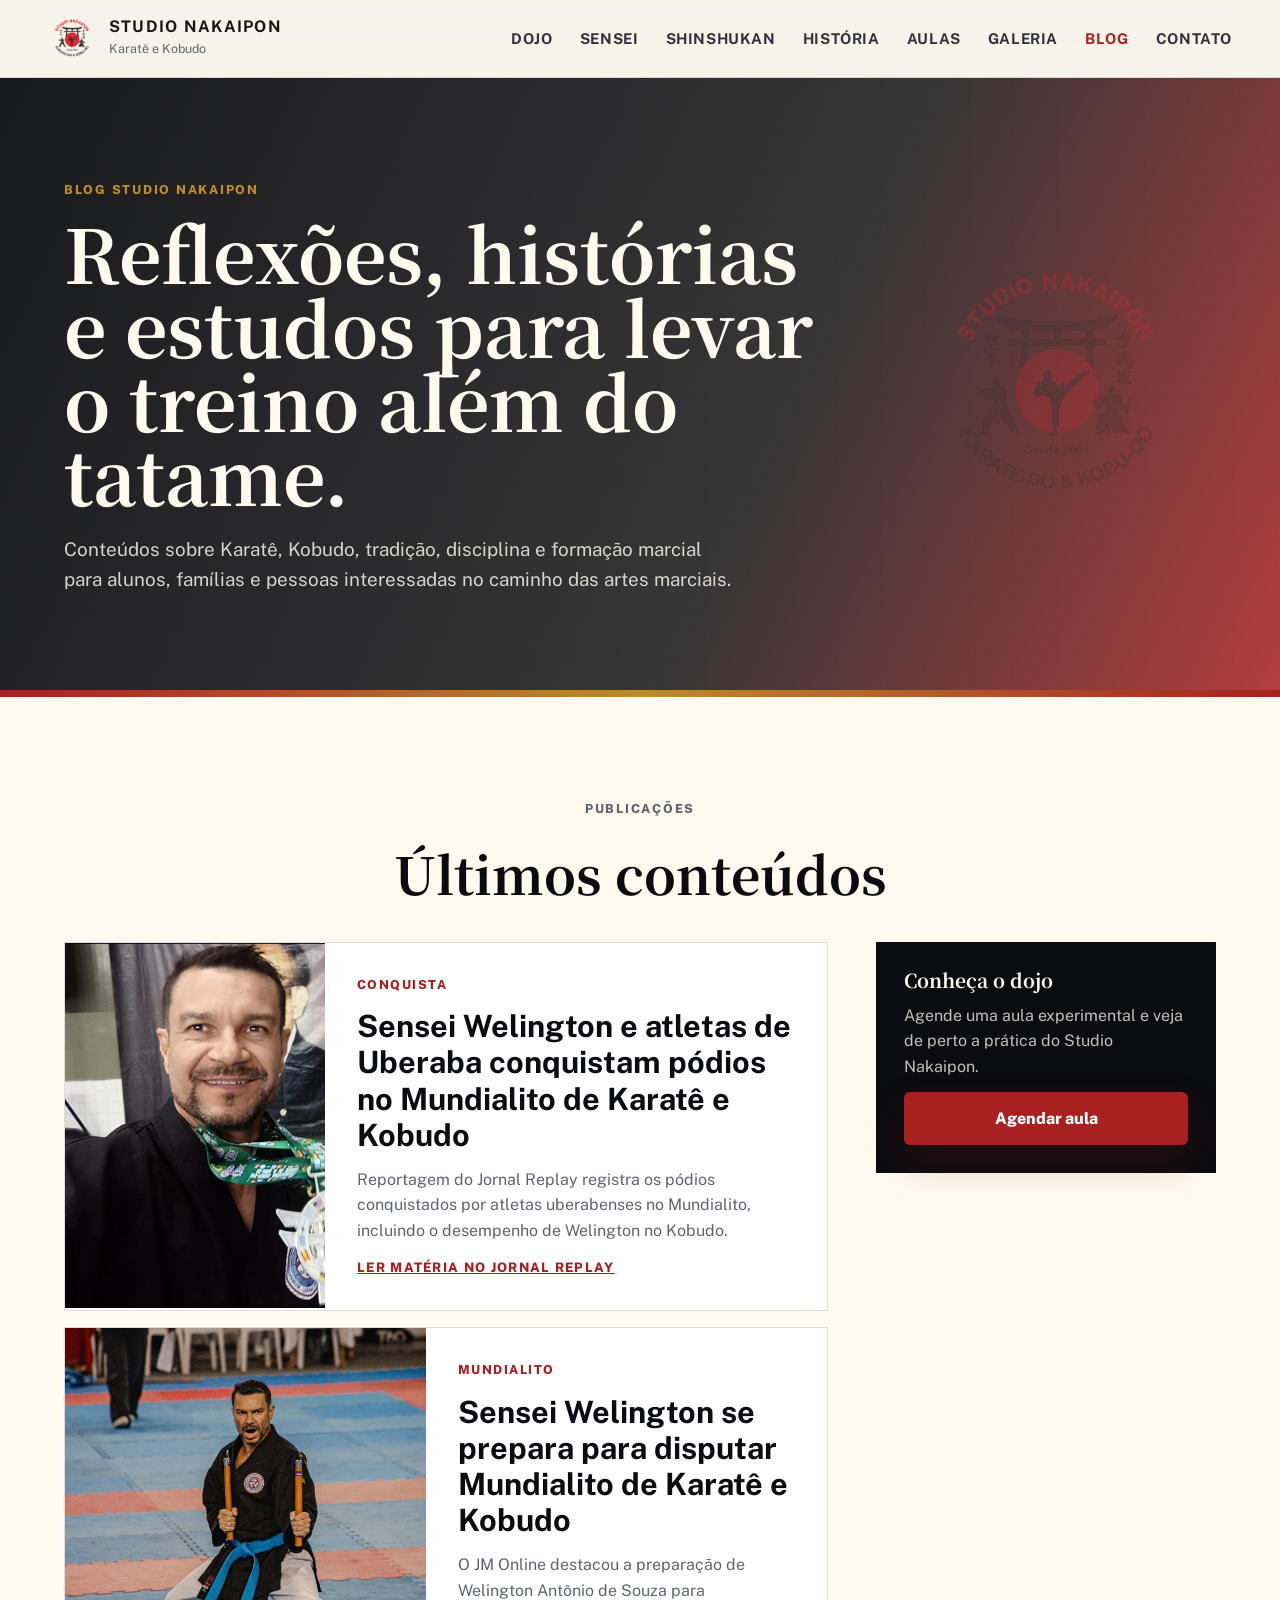
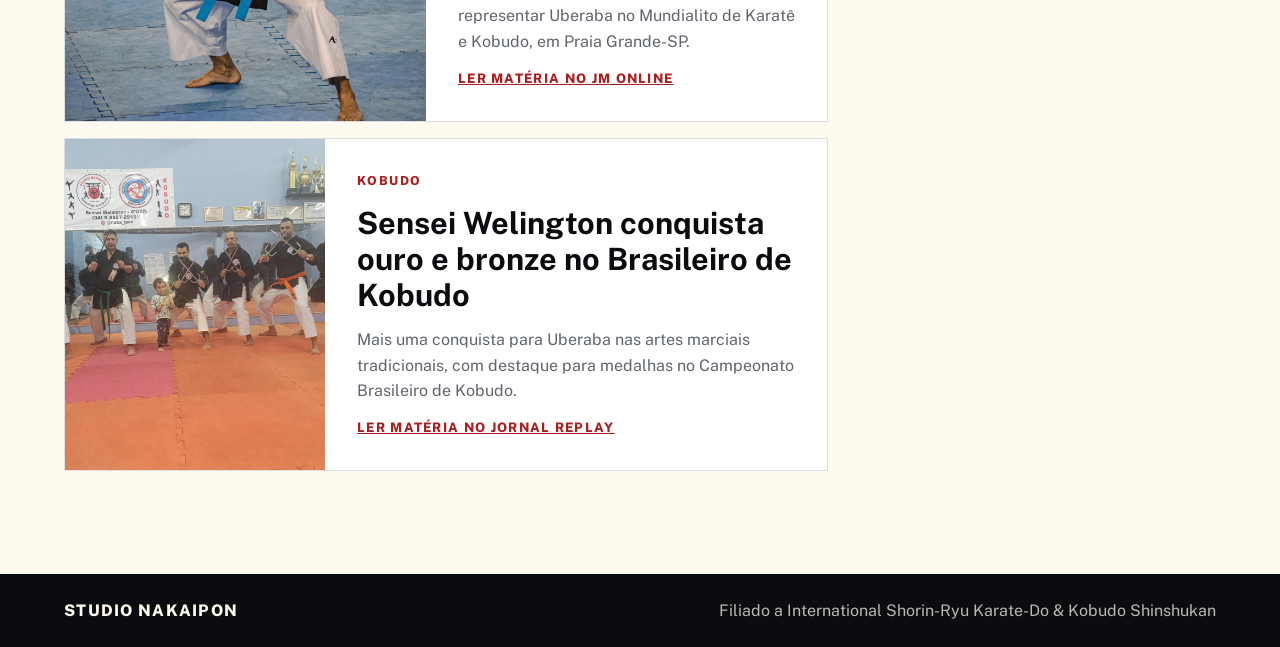
==== blog.html @ 403ed63c "criacao blog e galeria" ====
<!DOCTYPE html>
<html lang="pt-BR">
<head>
  <meta charset="UTF-8">
  <meta name="viewport" content="width=device-width, initial-scale=1.0">
  <meta name="description" content="Blog do Studio Nakaipon com conteúdos sobre Karatê, Kobudo, disciplina, tradição marcial e desenvolvimento no dojo.">
  <title>Blog | Studio Nakaipon</title>
  <link rel="icon" type="image/png" href="assets/image/logo_nakaipon.png">
  <link rel="preconnect" href="https://fonts.googleapis.com">
  <link rel="preconnect" href="https://fonts.gstatic.com" crossorigin>
  <link href="https://fonts.googleapis.com/css2?family=Noto+Serif+JP:wght@600;700&family=Public+Sans:wght@400;500;600;700;800&display=swap" rel="stylesheet">
  <link rel="stylesheet" href="styles.css">
</head>
<body>
  <header class="site-header">
    <a class="brand" href="index.html#inicio" aria-label="Studio Nakaipon Karatê e Kobudo">
      <img src="assets/image/logo_nakaipon.png" alt="" class="brand-mark">
      <span>
        <strong>Studio Nakaipon</strong>
        <small>Karatê e Kobudo</small>
      </span>
    </a>
    <button class="menu-toggle" type="button" aria-label="Abrir menu" aria-expanded="false" aria-controls="site-nav">
      <span></span>
      <span></span>
      <span></span>
    </button>
    <nav class="site-nav" id="site-nav" aria-label="Navegação principal">
      <a href="index.html#dojo">Dojo</a>
      <a href="index.html#professor">Sensei</a>
      <a href="index.html#shinshukan">Shinshukan</a>
      <a href="index.html#historia-artes">História</a>
      <a href="index.html#aulas">Aulas</a>
      <a href="galeria.html">Galeria</a>
      <a href="blog.html" aria-current="page">Blog</a>
      <a href="index.html#contato">Contato</a>
    </nav>
  </header>

  <main>
    <section class="blog-hero">
      <div class="blog-hero-copy">
        <p class="eyebrow">Blog Studio Nakaipon</p>
        <h1>Reflexões, histórias e estudos para levar o treino além do tatame.</h1>
        <p>Conteúdos sobre Karatê, Kobudo, tradição, disciplina e formação marcial para alunos, famílias e pessoas interessadas no caminho das artes marciais.</p>
      </div>
      <div class="blog-hero-mark" aria-hidden="true">
        <img src="assets/image/logo_nakaipon.png" alt="">
      </div>
    </section>

    <section class="section blog-section" aria-labelledby="posts-title">
      <div class="section-heading">
        <p class="section-kicker">Publicações</p>
        <h2 id="posts-title">Últimos conteúdos</h2>
      </div>

      <div class="blog-layout">
        <div class="blog-posts">        
          <article class="post-card">
            <img src="assets/image/blog_reportagem_replay_mundial.png" alt="Atletas de Uberaba no Mundialito de Karatê e Kobudo">
            <div class="post-card-copy">
              <span class="post-category">Conquista</span>
              <h3>Sensei Welington e atletas de Uberaba conquistam pódios no Mundialito de Karatê e Kobudo</h3>
              <p>Reportagem do Jornal Replay registra os pódios conquistados por atletas uberabenses no Mundialito, incluindo o desempenho de Welington no Kobudo.</p>
              <a class="post-status" href="https://www.jornalreplay.net/mais-esporte/6490-atletas-de-uberaba-conquistam-podios-no-mundialito-de-karate-e-kobudo" target="_blank" rel="noreferrer noopener">Ler matéria no Jornal Replay</a>
            </div>
          </article>

          <article class="post-card post-card-featured">
            <img src="assets/image/sensei_welington_foto.png" alt="Sensei Welington Antônio de Souza, do Studio Nakaipon">
            <div class="post-card-copy">
              <span class="post-category">Mundialito</span>
              <h3>Sensei Welington se prepara para disputar Mundialito de Karatê e Kobudo</h3>
              <p>O JM Online destacou a preparação de Welington Antônio de Souza para representar Uberaba no Mundialito de Karatê e Kobudo, em Praia Grande-SP.</p>
              <a class="post-status" href="https://jmonline.com.br/esporte/atleta-de-uberaba-se-prepara-para-disputar-mundialito-de-karate-e-kobudo-em-praia-grande-1.536535" target="_blank" rel="noreferrer noopener">Ler matéria no JM Online</a>
            </div>
          </article>

          <article class="post-card">
            <img src="assets/image/kobudo_nakaipon.jpeg" alt="Treino de Kobudo no Studio Nakaipon">
            <div class="post-card-copy">
              <span class="post-category">Kobudo</span>
              <h3>Sensei Welington conquista ouro e bronze no Brasileiro de Kobudo</h3>
              <p>Mais uma conquista para Uberaba nas artes marciais tradicionais, com destaque para medalhas no Campeonato Brasileiro de Kobudo.</p>
              <a class="post-status" href="https://www.jornalreplay.net/mais-esporte/6597-atleta-uberabense-conquista-ouro-e-bronze-no-brasileiro-de-kobudo" target="_blank" rel="noreferrer noopener">Ler matéria no Jornal Replay</a>
            </div>
          </article>
        </div>

        <aside class="blog-sidebar" aria-label="Temas do blog">
          <!-- <div class="sidebar-panel"> -->
            <!-- <h2>Temas</h2> -->
            <!-- <ul class="topic-list">
              <li>Conquistas do dojo</li>
              <li>Karatê tradicional</li>
              <li>Kobudo</li>
              <li>História e linhagem</li>
              <li>Disciplina e formação</li>
            </ul> -->
          <!-- </div> -->
          <div class="sidebar-panel sidebar-contact">
            <h2>Conheça o dojo</h2>
            <p>Agende uma aula experimental e veja de perto a prática do Studio Nakaipon.</p>
            <a class="btn btn-primary btn-full" href="https://wa.me/5534988272913?text=Ol%C3%A1%20Studio%20NakaiPon%2C%20gostaria%20de%20agendar%20uma%20aula%20experimental." target="_blank" rel="noreferrer noopener">Agendar aula</a>
          </div>
        </aside>
      </div>
    </section>
  </main>

  <footer class="site-footer">
    <span>Studio Nakaipon</span>
    <p>Filiado a International Shorin-Ryu Karate-Do & Kobudo Shinshukan</p>
  </footer>

  <script src="script.js"></script>
</body>
</html>
---- styles.css ----
:root {
  --ink: #171717;
  --muted: #5f646d;
  --paper: #f7f3ea;
  --paper-deep: #e8ddca;
  --panel: #fffaf0;
  --line: rgba(23, 23, 23, 0.14);
  --red: #a82020;
  --red-dark: #731414;
  --gold: #bd8b2d;
  --black: #0b0c0f;
  --shadow: 0 24px 70px rgba(15, 17, 20, 0.16);
}

* {
  box-sizing: border-box;
}

html {
  scroll-behavior: smooth;
  scroll-padding-top: 88px;
}

body {
  margin: 0;
  color: var(--ink);
  background:
    linear-gradient(90deg, rgba(23, 23, 23, 0.035) 1px, transparent 1px),
    linear-gradient(0deg, rgba(23, 23, 23, 0.035) 1px, transparent 1px),
    var(--paper);
  background-size: 44px 44px;
  font-family: "Public Sans", Arial, sans-serif;
  line-height: 1.6;
}

body.menu-open {
  overflow: hidden;
}

img {
  display: block;
  max-width: 100%;
}

a,
button {
  font: inherit;
}

a {
  color: inherit;
}

.site-header {
  position: sticky;
  top: 0;
  z-index: 20;
  display: flex;
  align-items: center;
  justify-content: space-between;
  gap: 1.5rem;
  min-height: 78px;
  padding: 0.85rem clamp(1rem, 4vw, 3rem);
  background: rgba(247, 243, 234, 0.92);
  border-bottom: 1px solid var(--line);
  backdrop-filter: blur(18px);
}

.brand {
  display: inline-flex;
  align-items: center;
  gap: 0.8rem;
  color: var(--ink);
  text-decoration: none;
}

.brand-mark {
  width: 48px;
  height: 48px;
}

.brand strong {
  display: block;
  font-size: 1rem;
  line-height: 1.05;
  text-transform: uppercase;
  letter-spacing: 0.08em;
}

.brand small {
  display: block;
  margin-top: 0.2rem;
  color: var(--muted);
  font-size: 0.78rem;
}

.site-nav {
  display: flex;
  align-items: center;
  gap: clamp(0.9rem, 2.2vw, 1.7rem);
}

.site-nav a {
  color: #30343a;
  font-size: 0.93rem;
  font-weight: 700;
  text-decoration: none;
  text-transform: uppercase;
  letter-spacing: 0.04em;
  transition: color 0.2s ease;
}

.site-nav a:hover,
.site-nav a:focus-visible,
.site-nav a[aria-current="page"] {
  color: var(--red);
}

.menu-toggle {
  display: none;
  width: 44px;
  height: 44px;
  place-items: center;
  border: 1px solid var(--line);
  border-radius: 6px;
  background: var(--panel);
  cursor: pointer;
}

.menu-toggle span {
  display: block;
  width: 20px;
  height: 2px;
  margin: 3px 0;
  background: var(--ink);
  transition: transform 0.2s ease, opacity 0.2s ease;
}

.menu-toggle[aria-expanded="true"] span:nth-child(1) {
  transform: translateY(8px) rotate(45deg);
}

.menu-toggle[aria-expanded="true"] span:nth-child(2) {
  opacity: 0;
}

.menu-toggle[aria-expanded="true"] span:nth-child(3) {
  transform: translateY(-8px) rotate(-45deg);
}

.hero {
  position: relative;
  display: grid;
  grid-template-columns: minmax(0, 1fr) minmax(260px, 360px);
  gap: clamp(2rem, 5vw, 4rem);
  align-items: end;
  min-height: calc(100vh - 78px);
  padding: clamp(4rem, 8vw, 7rem) clamp(1rem, 5vw, 5rem) clamp(3rem, 6vw, 5rem);
  overflow: hidden;
  background:
    linear-gradient(115deg, rgba(11, 12, 15, 0.92), rgba(11, 12, 15, 0.78) 52%, rgba(168, 32, 32, 0.82)),
    repeating-linear-gradient(90deg, rgba(255, 255, 255, 0.08) 0 1px, transparent 1px 18px);
  color: #fffaf0;
}

.hero::after {
  content: "";
  position: absolute;
  inset: auto 0 0;
  height: 7px;
  background: linear-gradient(90deg, var(--red), var(--gold), var(--red));
}

.hero-media {
  position: absolute;
  right: clamp(-3rem, 4vw, 2rem);
  top: 50%;
  width: min(46vw, 560px);
  opacity: 0.1;
  transform: translateY(-50%);
}

.hero-content,
.hero-panel {
  position: relative;
  z-index: 1;
}

.hero-content {
  max-width: 760px;
}

.eyebrow,
.section-kicker,
.panel-label {
  margin: 0 0 0.9rem;
  color: var(--gold);
  font-size: 0.78rem;
  font-weight: 800;
  letter-spacing: 0.14em;
  text-transform: uppercase;
}

.hero h1,
.section h2 {
  margin: 0;
  font-family: "Noto Serif JP", Georgia, serif;
  letter-spacing: 0;
}

.hero h1 {
  max-width: 880px;
  font-size: clamp(2.7rem, 7.2vw, 6.4rem);
  line-height: 0.98;
}

.hero-content > p:not(.eyebrow) {
  max-width: 650px;
  margin: 1.6rem 0 2rem;
  color: rgba(255, 250, 240, 0.84);
  font-size: clamp(1rem, 1.5vw, 1.18rem);
}

.hero-actions {
  display: flex;
  flex-wrap: wrap;
  gap: 0.8rem;
}

.btn {
  display: inline-flex;
  align-items: center;
  justify-content: center;
  min-height: 48px;
  padding: 0.85rem 1.25rem;
  border-radius: 6px;
  font-weight: 800;
  text-decoration: none;
  transition: transform 0.2s ease, box-shadow 0.2s ease, background 0.2s ease;
}

.btn:hover,
.btn:focus-visible {
  transform: translateY(-2px);
}

.btn-primary {
  background: var(--red);
  color: #fff;
  box-shadow: 0 18px 36px rgba(115, 20, 20, 0.26);
}

.btn-primary:hover,
.btn-primary:focus-visible {
  background: var(--red-dark);
}

.btn-secondary {
  border: 1px solid rgba(255, 255, 255, 0.24);
  color: #fffaf0;
}

.btn-full {
  width: 100%;
  margin-top: 0.8rem;
}

.hero-panel {
  display: grid;
  gap: 0;
  border: 1px solid rgba(255, 250, 240, 0.2);
  background: rgba(255, 250, 240, 0.08);
  backdrop-filter: blur(12px);
  box-shadow: var(--shadow);
}

.hero-panel > div {
  padding: 1.35rem;
  border-bottom: 1px solid rgba(255, 250, 240, 0.16);
}

.hero-panel > div:last-child {
  border-bottom: 0;
}

.panel-label {
  display: block;
  margin-bottom: 0.25rem;
}

.hero-panel strong {
  display: block;
  font-size: 1.05rem;
}

.section {
  padding: clamp(4rem, 8vw, 7rem) clamp(1rem, 5vw, 5rem);
}

.section-heading {
  display: grid;
  gap: 0.8rem;
  max-width: 900px;
  margin: 0 auto 2.5rem;
  text-align: center;
}

.section h2 {
  color: var(--black);
  font-size: clamp(2rem, 4vw, 3.5rem);
  line-height: 1.08;
}

.section p {
  color: var(--muted);
}

.section-intro {
  background: var(--panel);
}

.dojo-copy {
  display: grid;
  gap: 1rem;
  max-width: 920px;
  margin: -0.5rem auto 2.25rem;
  text-align: center;
}

.dojo-copy p {
  margin: 0;
  font-size: 1.05rem;
  line-height: 1.75;
}

.dojo-gallery {
  display: grid;
  grid-template-columns: repeat(2, minmax(0, 1fr));
  gap: 1rem;
  max-width: 1180px;
  margin: 0 auto 1rem;
}

.dojo-gallery figure {
  position: relative;
  min-height: 320px;
  margin: 0;
  overflow: hidden;
  border: 1px solid var(--line);
  border-radius: 8px;
  background: var(--black);
}

.dojo-gallery img {
  width: 100%;
  height: 100%;
  min-height: 320px;
  object-fit: cover;
  display: block;
}

.dojo-gallery figcaption {
  position: absolute;
  left: 1rem;
  bottom: 1rem;
  padding: 0.45rem 0.75rem;
  border-radius: 6px;
  background: rgba(11, 12, 15, 0.78);
  color: #fffaf0;
  font-size: 0.8rem;
  font-weight: 800;
  letter-spacing: 0.08em;
  text-transform: uppercase;
}

.intro-grid,
.classes-grid {
  display: grid;
  grid-template-columns: repeat(3, minmax(0, 1fr));
  gap: 1px;
  max-width: 1180px;
  margin: 0 auto;
  background: var(--line);
  border: 1px solid var(--line);
}

.feature,
.class-card {
  min-height: 255px;
  padding: clamp(1.4rem, 3vw, 2rem);
  background: var(--panel);
}

.feature span {
  display: block;
  color: var(--red);
  font-family: "Noto Serif JP", Georgia, serif;
  font-size: 2.2rem;
}

.feature h3,
.class-card h3 {
  margin: 1.2rem 0 0.7rem;
  color: var(--black);
  font-size: 1.25rem;
}

.feature p,
.class-card p {
  margin: 0;
}

.schedule-list {
  display: grid;
  gap: 0.7rem;
  margin: 1.4rem 0 0;
}

.schedule-list div {
  padding-top: 1rem;
  border-top: 1px solid var(--line);
}

.schedule-list dt {
  color: var(--red);
  font-size: 0.8rem;
  font-weight: 800;
  letter-spacing: 0.08em;
  text-transform: uppercase;
}

.schedule-list dd {
  margin: 0.2rem 0 0;
  color: var(--black);
  font-size: 1.18rem;
  font-weight: 800;
}

.split-section {
  display: grid;
  grid-template-columns: minmax(240px, 410px) minmax(0, 1fr);
  gap: clamp(2rem, 6vw, 5rem);
  align-items: center;
  max-width: 1280px;
  margin: 0 auto;
}

.portrait-card {
  display: grid;
  align-items: end;
  gap: 1.2rem;
  padding: 0;
  background: var(--black);
  color: #fffaf0;
  box-shadow: var(--shadow);
  overflow: hidden;
}

.portrait-card img {
  width: 100%;
  aspect-ratio: 4 / 5;
  object-fit: cover;
  object-position: center top;
}

.portrait-card p {
  margin: 0;
  padding: 1.4rem;
  color: rgba(255, 250, 240, 0.74);
  text-align: center;
}

.split-copy {
  max-width: 760px;
}

.split-copy p:not(.section-kicker) {
  max-width: 680px;
  font-size: 1.04rem;
}

.school-band {
  position: relative;
  display: grid;
  grid-template-columns: minmax(0, 0.9fr) minmax(0, 1fr);
  gap: clamp(2rem, 5vw, 5rem);
  align-items: center;
  overflow: hidden;
  background: var(--red-dark);
  color: #fffaf0;
}

.school-band::before {
  content: "";
  position: absolute;
  right: clamp(-4rem, 2vw, 2rem);
  top: 50%;
  width: min(42vw, 430px);
  aspect-ratio: 1;
  background: url("assets/image/logo_shinshukan.png") center / contain no-repeat;
  opacity: 0.08;
  transform: translateY(-50%);
  pointer-events: none;
}

.school-band h2 {
  color: #fffaf0;
}

.school-heading,
.school-copy {
  position: relative;
  z-index: 1;
}

.school-heading {
  display: grid;
  justify-items: start;
  gap: 0;
}

.school-band p:not(.section-kicker) {
  color: rgba(255, 250, 240, 0.82);
  font-size: 1.1rem;
}

.school-copy {
  display: grid;
  gap: 1rem;
}

.school-copy p {
  margin: 0;
}

.text-link {
  color: #fffaf0;
  font-weight: 800;
  text-decoration-color: rgba(255, 250, 240, 0.48);
  text-underline-offset: 0.28em;
}

.text-link:hover,
.text-link:focus-visible {
  text-decoration-color: #fffaf0;
}

.history-section {
  background: var(--paper);
}

.history-grid {
  display: grid;
  grid-template-columns: repeat(2, minmax(0, 1fr));
  gap: 1px;
  max-width: 1180px;
  margin: 0 auto;
  background: var(--line);
  border: 1px solid var(--line);
}

.history-card {
  display: flex;
  flex-direction: column;
  gap: 0.95rem;
  padding: clamp(1.5rem, 3vw, 2.3rem);
  background: var(--panel);
}

.history-tag {
  color: var(--red);
  font-family: "Noto Serif JP", Georgia, serif;
  font-size: 2rem;
  line-height: 1;
}

.history-card h3 {
  margin: 0;
  color: var(--black);
  font-size: 1.45rem;
}

.history-card p {
  margin: 0;
}

.inline-link {
  margin-top: auto;
  color: var(--red);
  font-weight: 800;
  text-decoration-color: rgba(168, 32, 32, 0.32);
  text-underline-offset: 0.28em;
}

.inline-link:hover,
.inline-link:focus-visible {
  text-decoration-color: var(--red);
}

.class-card {
  position: relative;
}

.class-number {
  color: rgba(168, 32, 32, 0.18);
  font-size: 3rem;
  font-weight: 800;
  line-height: 1;
}

.contact-section {
  display: grid;
  grid-template-columns: minmax(0, 1fr) minmax(280px, 420px);
  gap: clamp(2rem, 6vw, 5rem);
  align-items: start;
  background: var(--panel);
}

.contact-copy {
  max-width: 720px;
}

.contact-copy p:not(.section-kicker) {
  font-size: 1.08rem;
}

.contact-card {
  padding: clamp(1.4rem, 3vw, 2rem);
  background: #fff;
  border: 1px solid var(--line);
  box-shadow: var(--shadow);
}

.contact-card p {
  display: grid;
  gap: 0.25rem;
  margin: 0;
  padding: 1rem 0;
  border-bottom: 1px solid var(--line);
}

.contact-card strong {
  color: var(--black);
  font-size: 0.84rem;
  text-transform: uppercase;
  letter-spacing: 0.08em;
}

.contact-card a {
  color: var(--red);
  font-weight: 700;
  text-decoration: none;
}

.contact-card .btn-primary {
  color: #fff;
}

.contact-card a:hover,
.contact-card a:focus-visible {
  text-decoration: underline;
}

.contact-card .btn-primary:hover,
.contact-card .btn-primary:focus-visible {
  color: #fff;
  text-decoration: none;
}

.site-footer {
  display: flex;
  flex-wrap: wrap;
  justify-content: space-between;
  gap: 0.75rem;
  padding: 1.5rem clamp(1rem, 5vw, 5rem);
  background: var(--black);
  color: rgba(255, 250, 240, 0.72);
}

.site-footer span {
  color: #fffaf0;
  font-weight: 800;
  text-transform: uppercase;
  letter-spacing: 0.08em;
}

.site-footer p {
  margin: 0;
}

.blog-hero {
  position: relative;
  display: grid;
  grid-template-columns: minmax(0, 1fr) minmax(180px, 320px);
  gap: clamp(2rem, 5vw, 4rem);
  align-items: center;
  min-height: 52vh;
  padding: clamp(4rem, 8vw, 7rem) clamp(1rem, 5vw, 5rem);
  overflow: hidden;
  background:
    linear-gradient(115deg, rgba(11, 12, 15, 0.94), rgba(11, 12, 15, 0.82) 60%, rgba(168, 32, 32, 0.86)),
    repeating-linear-gradient(90deg, rgba(255, 255, 255, 0.08) 0 1px, transparent 1px 18px);
  color: #fffaf0;
}

.blog-hero::after {
  content: "";
  position: absolute;
  inset: auto 0 0;
  height: 7px;
  background: linear-gradient(90deg, var(--red), var(--gold), var(--red));
}

.blog-hero-copy {
  position: relative;
  z-index: 1;
  max-width: 880px;
}

.blog-hero h1 {
  margin: 0;
  font-family: "Noto Serif JP", Georgia, serif;
  font-size: clamp(2.3rem, 5.8vw, 5.2rem);
  line-height: 1;
  letter-spacing: 0;
}

.blog-hero-copy > p:not(.eyebrow) {
  max-width: 680px;
  margin: 1.4rem 0 0;
  color: rgba(255, 250, 240, 0.82);
  font-size: clamp(1rem, 1.5vw, 1.18rem);
}

.blog-hero-mark {
  position: relative;
  z-index: 1;
  justify-self: center;
  opacity: 0.22;
}

.blog-hero-mark img {
  width: min(28vw, 280px);
  min-width: 170px;
}

.blog-section {
  background: var(--panel);
}

.blog-layout {
  display: grid;
  grid-template-columns: minmax(0, 1fr) minmax(260px, 340px);
  gap: clamp(1.5rem, 4vw, 3rem);
  align-items: start;
  max-width: 1180px;
  margin: 0 auto;
}

.blog-posts {
  display: grid;
  gap: 1rem;
}

.post-card {
  display: grid;
  grid-template-columns: minmax(160px, 260px) minmax(0, 1fr);
  min-height: 250px;
  overflow: hidden;
  border: 1px solid var(--line);
  background: #fff;
}

.post-card-featured {
  grid-template-columns: minmax(220px, 0.9fr) minmax(0, 1fr);
  min-height: 330px;
}

.post-card img {
  width: 100%;
  height: 100%;
  min-height: 250px;
  object-fit: cover;
}

.post-card-copy {
  display: flex;
  flex-direction: column;
  gap: 0.85rem;
  padding: clamp(1.35rem, 3vw, 2rem);
}

.post-category {
  color: var(--red);
  font-size: 0.78rem;
  font-weight: 800;
  letter-spacing: 0.12em;
  text-transform: uppercase;
}

.post-status {
  margin-top: auto;
  color: var(--red);
  font-size: 0.82rem;
  font-weight: 800;
  letter-spacing: 0.1em;
  text-transform: uppercase;
}

.post-card h3,
.blog-sidebar h2 {
  margin: 0;
  color: var(--black);
}

.post-card h3 {
  font-size: clamp(1.35rem, 2.4vw, 2rem);
  line-height: 1.18;
}

.post-card p,
.blog-sidebar p {
  margin: 0;
  color: var(--muted);
}

.blog-sidebar {
  display: grid;
  gap: 1rem;
  position: sticky;
  top: 102px;
}

.sidebar-panel {
  padding: clamp(1.25rem, 3vw, 1.7rem);
  border: 1px solid var(--line);
  background: #fff;
}

.sidebar-panel h2 {
  font-size: 1.2rem;
}

.topic-list {
  display: grid;
  gap: 0;
  margin: 1rem 0 0;
  padding: 0;
  list-style: none;
}

.topic-list li {
  display: block;
  padding: 0.85rem 0;
  border-top: 1px solid var(--line);
  color: var(--red);
  font-weight: 800;
}

.sidebar-contact {
  background: var(--black);
  color: #fffaf0;
}

.sidebar-contact h2 {
  color: #fffaf0;
}

.sidebar-contact p {
  margin-top: 0.75rem;
  color: rgba(255, 250, 240, 0.76);
}

.gallery-hero {
  display: grid;
  grid-template-columns: minmax(0, 0.88fr) minmax(300px, 0.72fr);
  gap: clamp(2rem, 5vw, 4rem);
  align-items: center;
  min-height: calc(78vh - 78px);
  padding: clamp(4rem, 8vw, 7rem) clamp(1rem, 5vw, 5rem);
  background:
    linear-gradient(115deg, rgba(11, 12, 15, 0.95), rgba(11, 12, 15, 0.82) 58%, rgba(168, 32, 32, 0.78)),
    repeating-linear-gradient(90deg, rgba(255, 255, 255, 0.08) 0 1px, transparent 1px 18px);
  color: #fffaf0;
}

.gallery-hero-copy {
  max-width: 820px;
}

.gallery-hero h1 {
  margin: 0;
  font-family: "Noto Serif JP", Georgia, serif;
  font-size: clamp(2.4rem, 6vw, 5.4rem);
  line-height: 1;
  letter-spacing: 0;
}

.gallery-hero-copy > p:not(.eyebrow) {
  max-width: 680px;
  margin: 1.4rem 0 0;
  color: rgba(255, 250, 240, 0.82);
  font-size: clamp(1rem, 1.5vw, 1.18rem);
}

.gallery-hero-photo {
  position: relative;
  margin: 0;
  overflow: hidden;
  border: 1px solid rgba(255, 250, 240, 0.18);
  box-shadow: var(--shadow);
}

.gallery-hero-photo::after {
  content: "";
  position: absolute;
  inset: auto 0 0;
  height: 7px;
  background: linear-gradient(90deg, var(--red), var(--gold), var(--red));
}

.gallery-hero-photo img {
  width: 100%;
  min-height: 420px;
  object-fit: cover;
}

.gallery-section {
  background: var(--panel);
}

.gallery-grid {
  display: grid;
  grid-template-columns: repeat(4, minmax(0, 1fr));
  grid-auto-rows: 260px;
  gap: 1rem;
  max-width: 1180px;
  margin: 0 auto;
}

.gallery-item {
  position: relative;
  margin: 0;
  overflow: hidden;
  border: 1px solid var(--line);
  background: var(--black);
}

.gallery-item-large {
  grid-column: span 2;
  grid-row: span 2;
}

.gallery-item img {
  width: 100%;
  height: 100%;
  object-fit: cover;
  transition: transform 0.35s ease;
}

.gallery-item:hover img,
.gallery-item:focus-within img {
  transform: scale(1.04);
}

.gallery-item figcaption {
  position: absolute;
  inset: auto 0 0;
  display: grid;
  gap: 0.1rem;
  padding: 1rem;
  background: linear-gradient(0deg, rgba(11, 12, 15, 0.88), rgba(11, 12, 15, 0));
  color: #fffaf0;
}

.gallery-item span {
  color: var(--gold);
  font-size: 0.74rem;
  font-weight: 800;
  letter-spacing: 0.12em;
  text-transform: uppercase;
}

.gallery-item strong {
  font-size: 1.05rem;
}

.gallery-callout {
  display: flex;
  align-items: center;
  justify-content: space-between;
  gap: 2rem;
  background: var(--paper);
}

.gallery-callout div {
  max-width: 760px;
}

.gallery-callout h2 {
  margin: 0;
  font-family: "Noto Serif JP", Georgia, serif;
  font-size: clamp(1.8rem, 3.2vw, 3rem);
  line-height: 1.1;
}

@media (max-width: 920px) {
  .site-nav {
    position: fixed;
    inset: 78px 0 auto;
    display: none;
    flex-direction: column;
    align-items: flex-start;
    padding: 1.5rem;
    background: rgba(247, 243, 234, 0.98);
    border-bottom: 1px solid var(--line);
    box-shadow: var(--shadow);
  }

  .site-nav.active {
    display: flex;
  }

  .menu-toggle {
    display: grid;
  }

  .hero,
  .split-section,
  .school-band,
  .contact-section,
  .blog-hero,
  .blog-layout,
  .post-card,
  .post-card-featured,
  .gallery-hero {
    grid-template-columns: 1fr;
  }

  .hero {
    min-height: auto;
  }

  .hero-panel {
    max-width: 560px;
  }

  .intro-grid,
  .classes-grid,
  .dojo-gallery,
  .history-grid {
    grid-template-columns: 1fr;
  }

  .feature,
  .class-card {
    min-height: auto;
  }

  .blog-sidebar {
    position: static;
  }

  .post-card img {
    max-height: 330px;
  }

  .gallery-grid {
    grid-template-columns: repeat(2, minmax(0, 1fr));
    grid-auto-rows: 230px;
  }

  .gallery-callout {
    display: grid;
  }
}

@media (max-width: 560px) {
  .brand strong {
    font-size: 0.88rem;
  }

  .brand small {
    font-size: 0.72rem;
  }

  .brand-mark {
    width: 42px;
    height: 42px;
  }

  .hero-actions,
  .btn {
    width: 100%;
  }

  .site-footer {
    display: block;
  }

  .site-footer p {
    margin-top: 0.4rem;
  }

  .gallery-grid {
    grid-template-columns: 1fr;
    grid-auto-rows: 250px;
  }

  .gallery-item-large {
    grid-column: auto;
    grid-row: auto;
  }

  .gallery-hero-photo img {
    min-height: 300px;
  }
}
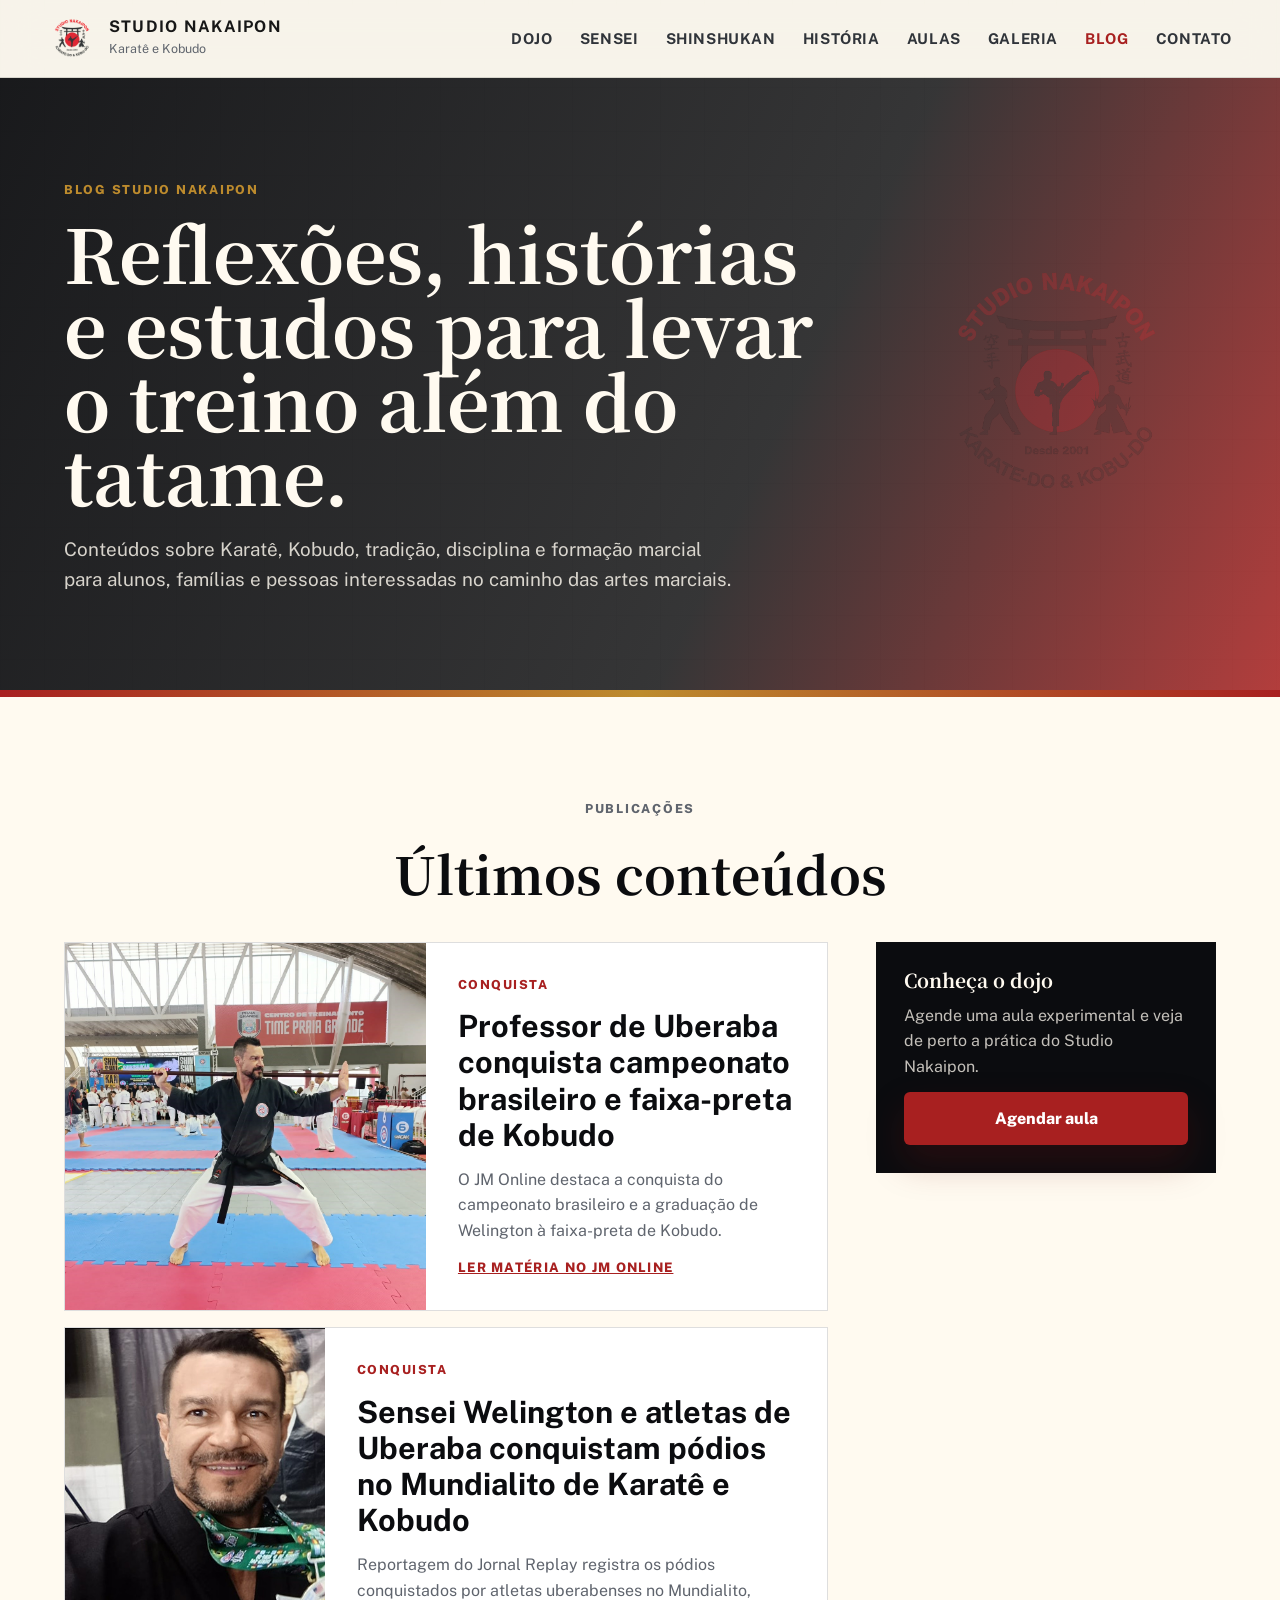
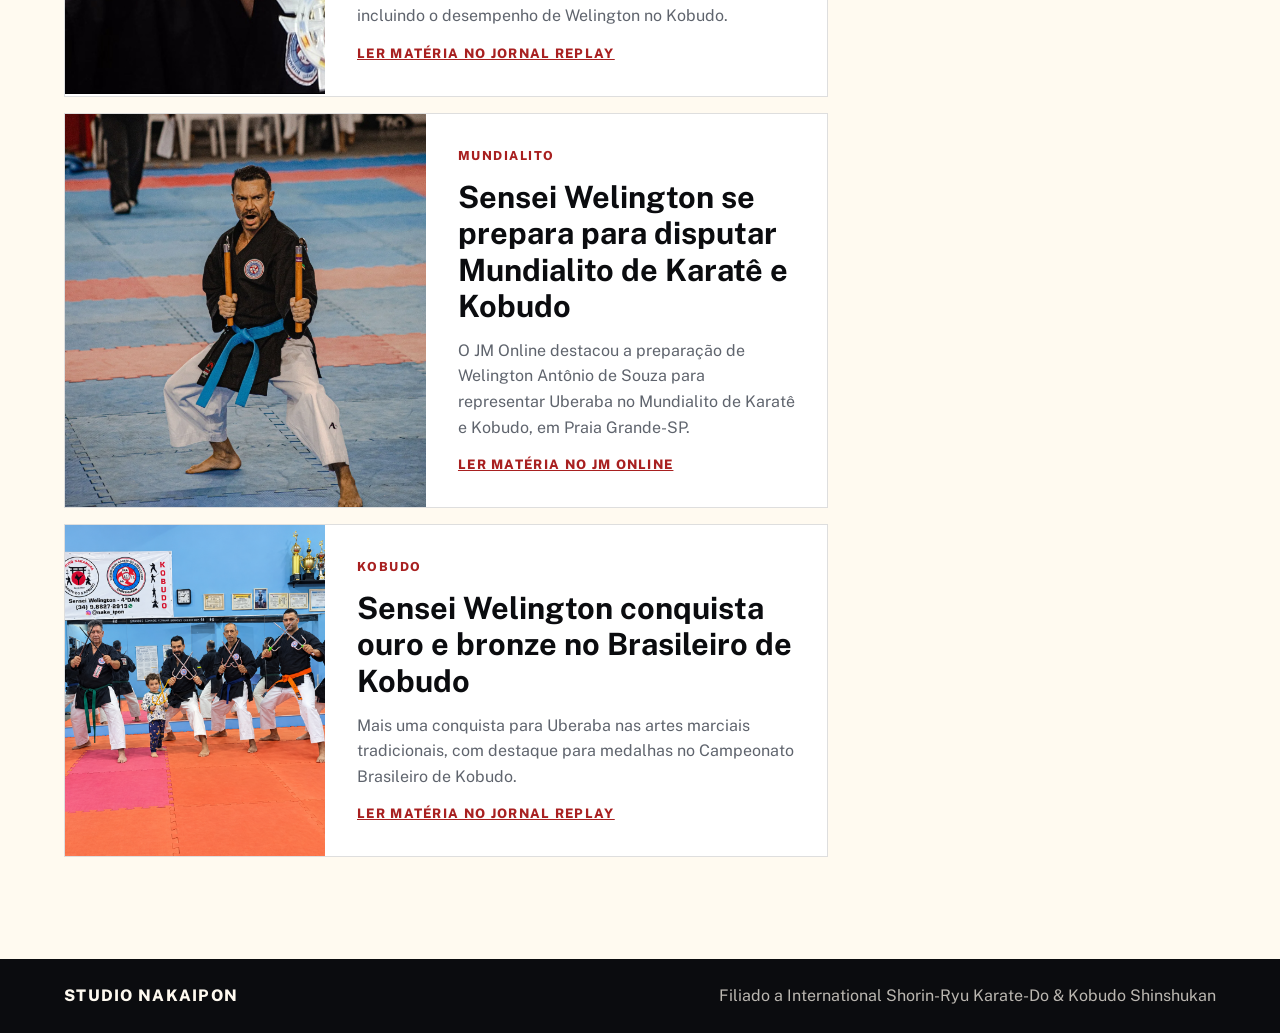
==== commit 5a51336f: "Atualiza graduacao e reportagem blog" ====
--- a/blog.html
+++ b/blog.html
@@ -57,6 +57,16 @@
 
       <div class="blog-layout">
         <div class="blog-posts">        
+          <article class="post-card post-card-featured">
+            <img src="assets/image/brasileiro2026.jpeg" alt="Brasileiro de Kobudo 2026">
+            <div class="post-card-copy">
+              <span class="post-category">Conquista</span>
+              <h3>Professor de Uberaba conquista campeonato brasileiro e faixa-preta de Kobudo</h3>
+              <p>O JM Online destaca a conquista do campeonato brasileiro e a graduação de Welington à faixa-preta de Kobudo.</p>
+              <a class="post-status" href="https://jmonline.com.br/esporte/professor-de-uberaba-conquista-tricampeonato-brasileiro-e-faixa-preta-de-kobudo-1.676914" target="_blank" rel="noreferrer noopener">Ler matéria no JM Online</a>
+            </div>
+          </article>
+
           <article class="post-card">
             <img src="assets/image/blog_reportagem_replay_mundial.png" alt="Atletas de Uberaba no Mundialito de Karatê e Kobudo">
             <div class="post-card-copy">
@@ -78,7 +88,7 @@
           </article>
 
           <article class="post-card">
-            <img src="assets/image/kobudo_nakaipon.jpeg" alt="Treino de Kobudo no Studio Nakaipon">
+            <img src="assets/image/kobudo_nakaipon.png" alt="Treino de Kobudo no Studio Nakaipon">
             <div class="post-card-copy">
               <span class="post-category">Kobudo</span>
               <h3>Sensei Welington conquista ouro e bronze no Brasileiro de Kobudo</h3>
--- a/styles.css
+++ b/styles.css
@@ -154,8 +154,8 @@
   grid-template-columns: minmax(0, 1fr) minmax(260px, 360px);
   gap: clamp(2rem, 5vw, 4rem);
   align-items: end;
-  min-height: calc(100vh - 78px);
-  padding: clamp(4rem, 8vw, 7rem) clamp(1rem, 5vw, 5rem) clamp(3rem, 6vw, 5rem);
+  min-height: 50vh;
+  padding: clamp(2rem, 4vw, 3.5rem) clamp(1rem, 5vw, 5rem) clamp(1.5rem, 3vw, 2.5rem);
   overflow: hidden;
   background:
     linear-gradient(115deg, rgba(11, 12, 15, 0.92), rgba(11, 12, 15, 0.78) 52%, rgba(168, 32, 32, 0.82)),
@@ -210,13 +210,13 @@
 
 .hero h1 {
   max-width: 880px;
-  font-size: clamp(2.7rem, 7.2vw, 6.4rem);
+  font-size: clamp(2.25rem, 5.4vw, 4.8rem);
   line-height: 0.98;
 }
 
 .hero-content > p:not(.eyebrow) {
   max-width: 650px;
-  margin: 1.6rem 0 2rem;
+  margin: 1rem 0 1.25rem;
   color: rgba(255, 250, 240, 0.84);
   font-size: clamp(1rem, 1.5vw, 1.18rem);
 }
@@ -275,7 +275,7 @@
 }
 
 .hero-panel > div {
-  padding: 1.35rem;
+  padding: 0.9rem 1rem;
   border-bottom: 1px solid rgba(255, 250, 240, 0.16);
 }
 
